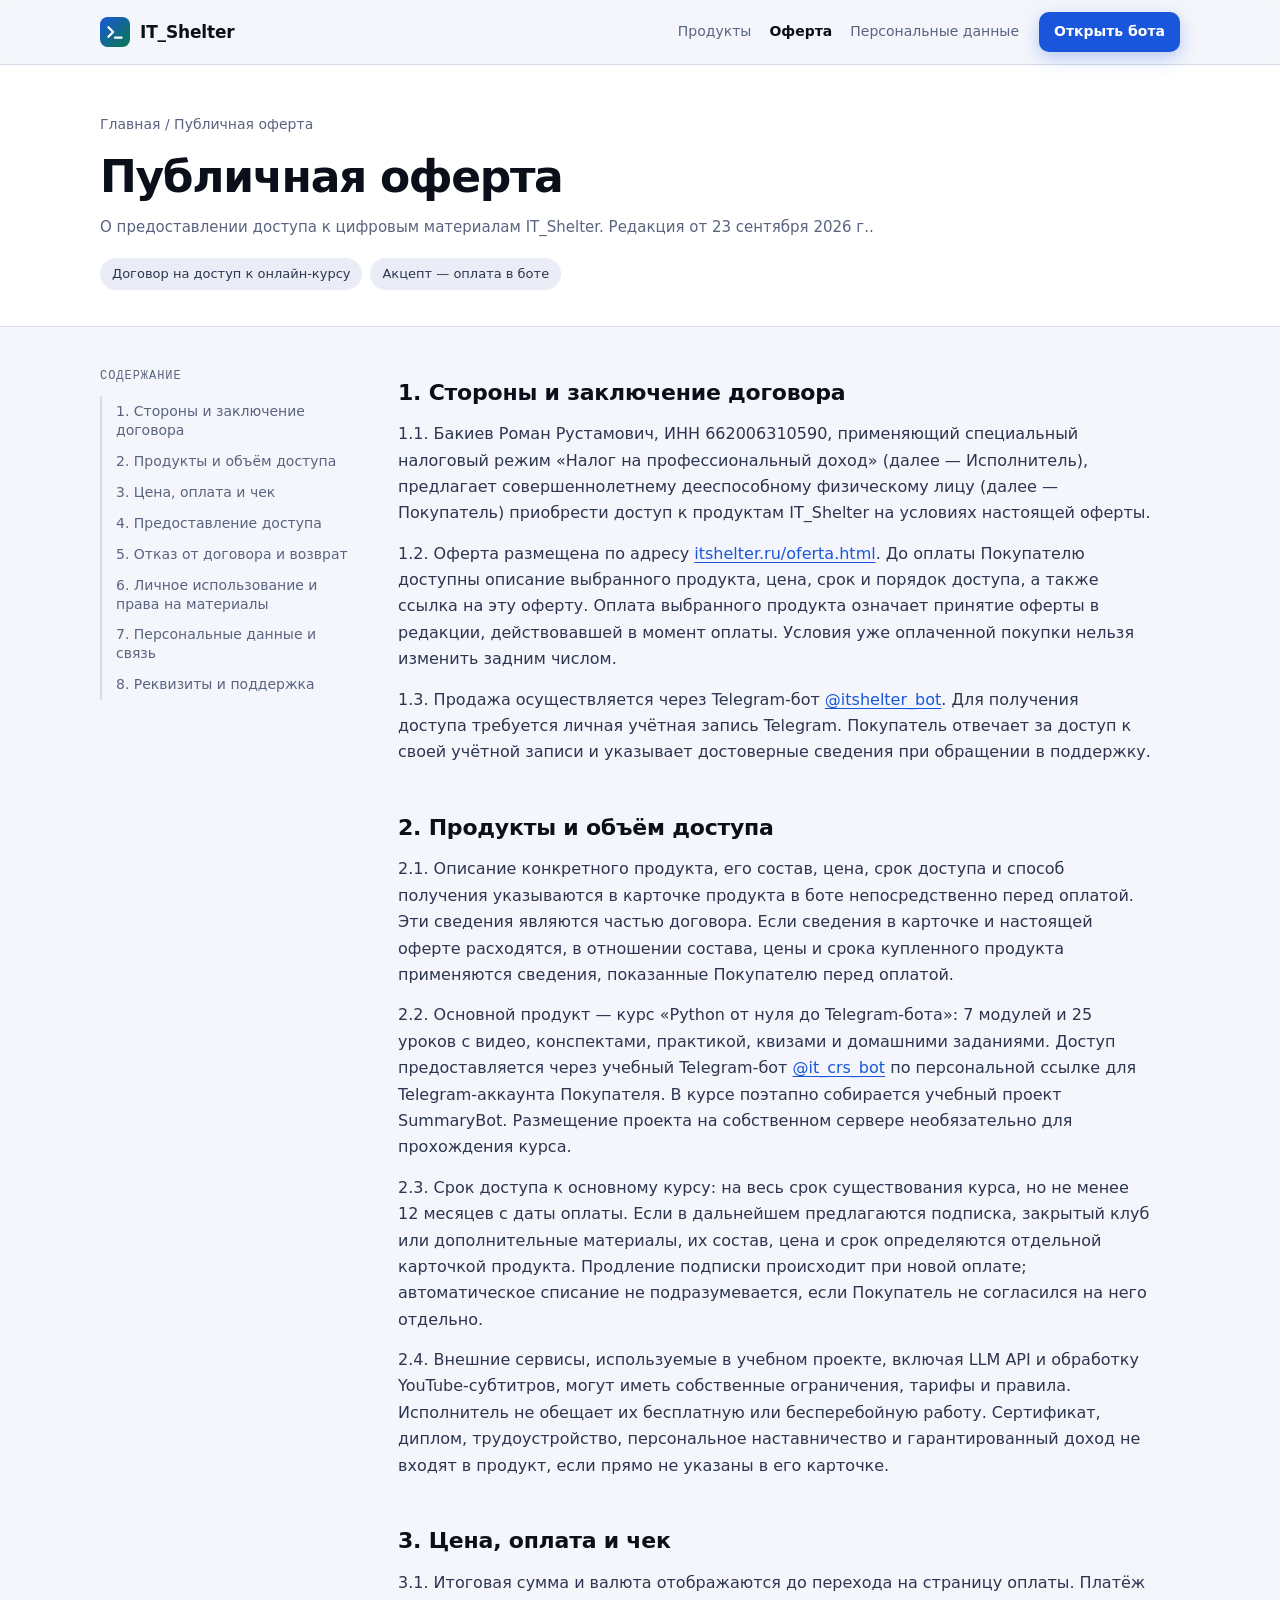
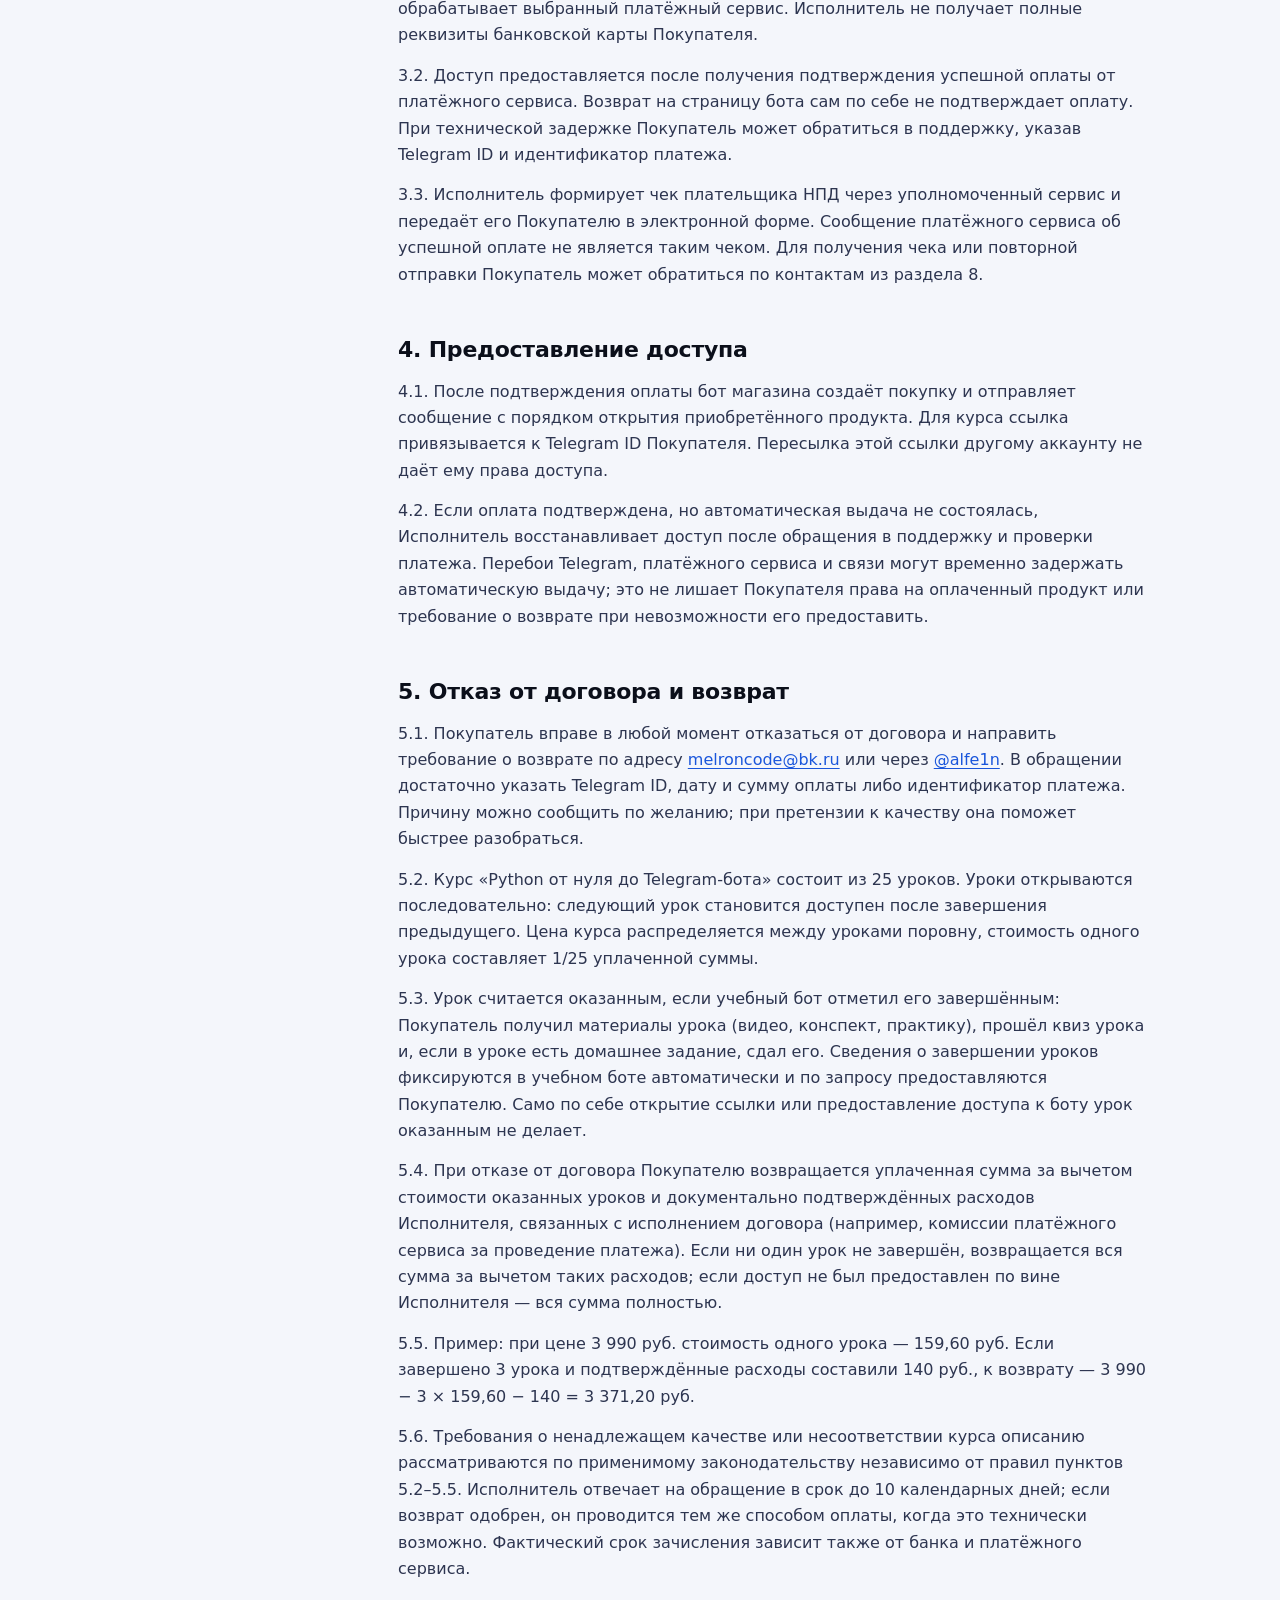
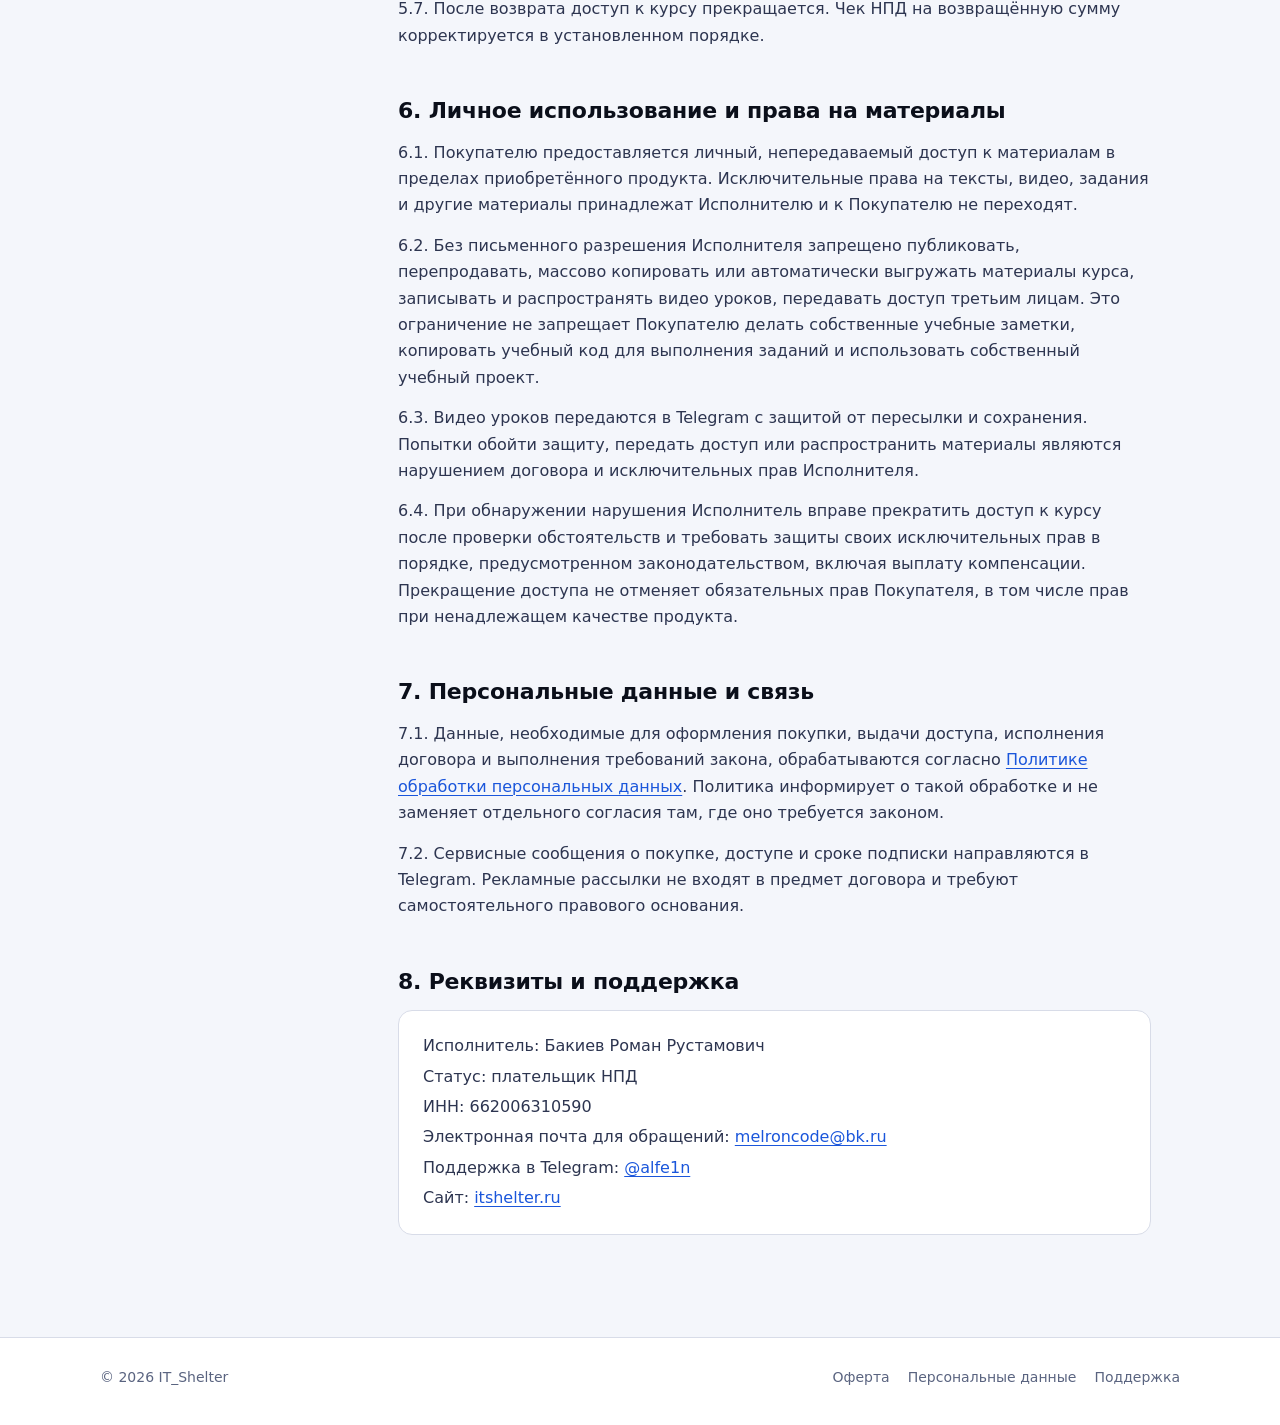
==== oferta.html @ 2ceb96b4 "Add files via upload" ====
<!doctype html>
<html lang="ru">
<head>
  <meta charset="utf-8">
  <meta name="viewport" content="width=device-width, initial-scale=1">
  <title>Публичная оферта — IT_Shelter</title>
  <meta name="description" content="Условия покупки курсов и материалов IT_Shelter: доступ, оплата, возврат.">
  <meta name="theme-color" content="#0b0f1a">
  <link rel="icon" href="data:image/svg+xml,%3Csvg xmlns='http://www.w3.org/2000/svg' viewBox='0 0 32 32'%3E%3Cdefs%3E%3ClinearGradient id='g' x1='0' y1='0' x2='1' y2='1'%3E%3Cstop offset='0' stop-color='%231A56DB'/%3E%3Cstop offset='1' stop-color='%230B7A4E'/%3E%3C/linearGradient%3E%3C/defs%3E%3Crect width='32' height='32' rx='8' fill='url(%23g)'/%3E%3Cpath d='M9 11l5 5-5 5' stroke='%23fff' stroke-width='2.4' fill='none' stroke-linecap='round' stroke-linejoin='round'/%3E%3Cpath d='M16 22h7' stroke='%23fff' stroke-width='2.4' stroke-linecap='round'/%3E%3C/svg%3E">
  <link rel="stylesheet" href="styles.css">
</head>
<body>
  <a class="skip-link" href="#main">Перейти к содержанию</a>

  <header class="site-header">
    <div class="wrap">
      <a class="brand" href="index.html" aria-label="IT_Shelter — на главную">
        <svg class="brand-mark" viewBox="0 0 32 32" aria-hidden="true"><defs><linearGradient id="bm" x1="0" y1="0" x2="1" y2="1"><stop offset="0" stop-color="#1A56DB"/><stop offset="1" stop-color="#0B7A4E"/></linearGradient></defs><rect width="32" height="32" rx="8" fill="url(#bm)"/><path d="M9 11l5 5-5 5" stroke="#fff" stroke-width="2.4" fill="none" stroke-linecap="round" stroke-linejoin="round"/><path d="M16 22h7" stroke="#fff" stroke-width="2.4" stroke-linecap="round"/></svg>
        IT_Shelter
      </a>
      <nav class="site-nav" aria-label="Разделы">
        <a href="index.html#products">Продукты</a>
        <a href="oferta.html" aria-current="page">Оферта</a>
        <a href="privacy.html">Персональные данные</a>
      </nav>
      <a class="btn btn-primary" href="https://t.me/itshelter_bot?start=site">Открыть бота</a>
    </div>
  </header>

  <main id="main">
    <section class="doc-hero">
      <div class="wrap">
        <p class="crumbs"><a href="index.html">Главная</a> / Публичная оферта</p>
        <h1>Публичная оферта</h1>
        <p class="meta">О предоставлении доступа к цифровым материалам IT_Shelter. Редакция от 23 сентября 2026 г..</p>
        <div class="chips">
          <span class="chip">Договор на доступ к онлайн-курсу</span>
          <span class="chip">Акцепт — оплата в боте</span>
        </div>
      </div>
    </section>

    <div class="wrap doc-layout">
      <nav class="toc" aria-label="Содержание">
        <p>Содержание</p>
        <ol>
            <li><a href="#section-1">1. Стороны и заключение договора</a></li>
            <li><a href="#section-2">2. Продукты и объём доступа</a></li>
            <li><a href="#section-3">3. Цена, оплата и чек</a></li>
            <li><a href="#section-4">4. Предоставление доступа</a></li>
            <li><a href="#section-5">5. Отказ от договора и возврат</a></li>
            <li><a href="#section-6">6. Личное использование и права на материалы</a></li>
            <li><a href="#section-7">7. Персональные данные и связь</a></li>
            <li><a href="#section-8">8. Реквизиты и поддержка</a></li>
        </ol>
      </nav>
      <article class="doc">

        <h2 id="section-1">1. Стороны и заключение договора</h2>
        <p>1.1. Бакиев Роман Рустамович, ИНН 662006310590, применяющий специальный налоговый режим «Налог на профессиональный доход» (далее — Исполнитель), предлагает совершеннолетнему дееспособному физическому лицу (далее — Покупатель) приобрести доступ к продуктам IT_Shelter на условиях настоящей оферты.</p>
        <p>1.2. Оферта размещена по адресу <a href="https://itshelter.ru/oferta.html">itshelter.ru/oferta.html</a>. До оплаты Покупателю доступны описание выбранного продукта, цена, срок и порядок доступа, а также ссылка на эту оферту. Оплата выбранного продукта означает принятие оферты в редакции, действовавшей в момент оплаты. Условия уже оплаченной покупки нельзя изменить задним числом.</p>
        <p>1.3. Продажа осуществляется через Telegram-бот <a href="https://t.me/itshelter_bot">@itshelter_bot</a>. Для получения доступа требуется личная учётная запись Telegram. Покупатель отвечает за доступ к своей учётной записи и указывает достоверные сведения при обращении в поддержку.</p>

        <h2 id="section-2">2. Продукты и объём доступа</h2>
        <p>2.1. Описание конкретного продукта, его состав, цена, срок доступа и способ получения указываются в карточке продукта в боте непосредственно перед оплатой. Эти сведения являются частью договора. Если сведения в карточке и настоящей оферте расходятся, в отношении состава, цены и срока купленного продукта применяются сведения, показанные Покупателю перед оплатой.</p>
        <p>2.2. Основной продукт — курс «Python от нуля до Telegram-бота»: 7 модулей и 25 уроков с видео, конспектами, практикой, квизами и домашними заданиями. Доступ предоставляется через учебный Telegram-бот <a href="https://t.me/it_crs_bot">@it_crs_bot</a> по персональной ссылке для Telegram-аккаунта Покупателя. В курсе поэтапно собирается учебный проект SummaryBot. Размещение проекта на собственном сервере необязательно для прохождения курса.</p>
        <p>2.3. Срок доступа к основному курсу: на весь срок существования курса, но не менее 12 месяцев с даты оплаты. Если в дальнейшем предлагаются подписка, закрытый клуб или дополнительные материалы, их состав, цена и срок определяются отдельной карточкой продукта. Продление подписки происходит при новой оплате; автоматическое списание не подразумевается, если Покупатель не согласился на него отдельно.</p>
        <p>2.4. Внешние сервисы, используемые в учебном проекте, включая LLM API и обработку YouTube-субтитров, могут иметь собственные ограничения, тарифы и правила. Исполнитель не обещает их бесплатную или бесперебойную работу. Сертификат, диплом, трудоустройство, персональное наставничество и гарантированный доход не входят в продукт, если прямо не указаны в его карточке.</p>

        <h2 id="section-3">3. Цена, оплата и чек</h2>
        <p>3.1. Итоговая сумма и валюта отображаются до перехода на страницу оплаты. Платёж обрабатывает выбранный платёжный сервис. Исполнитель не получает полные реквизиты банковской карты Покупателя.</p>
        <p>3.2. Доступ предоставляется после получения подтверждения успешной оплаты от платёжного сервиса. Возврат на страницу бота сам по себе не подтверждает оплату. При технической задержке Покупатель может обратиться в поддержку, указав Telegram ID и идентификатор платежа.</p>
        <p>3.3. Исполнитель формирует чек плательщика НПД через уполномоченный сервис и передаёт его Покупателю в электронной форме. Сообщение платёжного сервиса об успешной оплате не является таким чеком. Для получения чека или повторной отправки Покупатель может обратиться по контактам из раздела 8.</p>

        <h2 id="section-4">4. Предоставление доступа</h2>
        <p>4.1. После подтверждения оплаты бот магазина создаёт покупку и отправляет сообщение с порядком открытия приобретённого продукта. Для курса ссылка привязывается к Telegram ID Покупателя. Пересылка этой ссылки другому аккаунту не даёт ему права доступа.</p>
        <p>4.2. Если оплата подтверждена, но автоматическая выдача не состоялась, Исполнитель восстанавливает доступ после обращения в поддержку и проверки платежа. Перебои Telegram, платёжного сервиса и связи могут временно задержать автоматическую выдачу; это не лишает Покупателя права на оплаченный продукт или требование о возврате при невозможности его предоставить.</p>

        <h2 id="section-5">5. Отказ от договора и возврат</h2>
        <p>5.1. Покупатель вправе в любой момент отказаться от договора и направить требование о возврате по адресу <a href="mailto:melroncode@bk.ru">melroncode@bk.ru</a> или через <a href="https://t.me/alfe1n">@alfe1n</a>. В обращении достаточно указать Telegram ID, дату и сумму оплаты либо идентификатор платежа. Причину можно сообщить по желанию; при претензии к качеству она поможет быстрее разобраться.</p>
        <p>5.2. Курс «Python от нуля до Telegram-бота» состоит из 25 уроков. Уроки открываются последовательно: следующий урок становится доступен после завершения предыдущего. Цена курса распределяется между уроками поровну, стоимость одного урока составляет 1/25 уплаченной суммы.</p>
        <p>5.3. Урок считается оказанным, если учебный бот отметил его завершённым: Покупатель получил материалы урока (видео, конспект, практику), прошёл квиз урока и, если в уроке есть домашнее задание, сдал его. Сведения о завершении уроков фиксируются в учебном боте автоматически и по запросу предоставляются Покупателю. Само по себе открытие ссылки или предоставление доступа к боту урок оказанным не делает.</p>
        <p>5.4. При отказе от договора Покупателю возвращается уплаченная сумма за вычетом стоимости оказанных уроков и документально подтверждённых расходов Исполнителя, связанных с исполнением договора (например, комиссии платёжного сервиса за проведение платежа). Если ни один урок не завершён, возвращается вся сумма за вычетом таких расходов; если доступ не был предоставлен по вине Исполнителя — вся сумма полностью.</p>
        <p>5.5. Пример: при цене 3 990 руб. стоимость одного урока — 159,60 руб. Если завершено 3 урока и подтверждённые расходы составили 140 руб., к возврату — 3 990 − 3 × 159,60 − 140 = 3 371,20 руб.</p>
        <p>5.6. Требования о ненадлежащем качестве или несоответствии курса описанию рассматриваются по применимому законодательству независимо от правил пунктов 5.2–5.5. Исполнитель отвечает на обращение в срок до 10 календарных дней; если возврат одобрен, он проводится тем же способом оплаты, когда это технически возможно. Фактический срок зачисления зависит также от банка и платёжного сервиса.</p>
        <p>5.7. После возврата доступ к курсу прекращается. Чек НПД на возвращённую сумму корректируется в установленном порядке.</p>

        <h2 id="section-6">6. Личное использование и права на материалы</h2>
        <p>6.1. Покупателю предоставляется личный, непередаваемый доступ к материалам в пределах приобретённого продукта. Исключительные права на тексты, видео, задания и другие материалы принадлежат Исполнителю и к Покупателю не переходят.</p>
        <p>6.2. Без письменного разрешения Исполнителя запрещено публиковать, перепродавать, массово копировать или автоматически выгружать материалы курса, записывать и распространять видео уроков, передавать доступ третьим лицам. Это ограничение не запрещает Покупателю делать собственные учебные заметки, копировать учебный код для выполнения заданий и использовать собственный учебный проект.</p>
        <p>6.3. Видео уроков передаются в Telegram с защитой от пересылки и сохранения. Попытки обойти защиту, передать доступ или распространить материалы являются нарушением договора и исключительных прав Исполнителя.</p>
        <p>6.4. При обнаружении нарушения Исполнитель вправе прекратить доступ к курсу после проверки обстоятельств и требовать защиты своих исключительных прав в порядке, предусмотренном законодательством, включая выплату компенсации. Прекращение доступа не отменяет обязательных прав Покупателя, в том числе прав при ненадлежащем качестве продукта.</p>

        <h2 id="section-7">7. Персональные данные и связь</h2>
        <p>7.1. Данные, необходимые для оформления покупки, выдачи доступа, исполнения договора и выполнения требований закона, обрабатываются согласно <a href="privacy.html">Политике обработки персональных данных</a>. Политика информирует о такой обработке и не заменяет отдельного согласия там, где оно требуется законом.</p>
        <p>7.2. Сервисные сообщения о покупке, доступе и сроке подписки направляются в Telegram. Рекламные рассылки не входят в предмет договора и требуют самостоятельного правового основания.</p>

        <h2 id="section-8">8. Реквизиты и поддержка</h2>
        <p class="contacts">Исполнитель: Бакиев Роман Рустамович<br>
        Статус: плательщик НПД<br>
        ИНН: 662006310590<br>
        Электронная почта для обращений: <a href="mailto:melroncode@bk.ru">melroncode@bk.ru</a><br>
        Поддержка в Telegram: <a href="https://t.me/alfe1n">@alfe1n</a><br>
        Сайт: <a href="https://itshelter.ru">itshelter.ru</a></p>
      </article>
    </div>
  </main>

  <footer class="site-footer">
    <div class="wrap">
      <span>© 2026 IT_Shelter</span>
      <nav aria-label="Документы">
        <a href="oferta.html">Оферта</a>
        <a href="privacy.html">Персональные данные</a>
        <a href="https://t.me/alfe1n">Поддержка</a>
      </nav>
    </div>
  </footer>
</body>
</html>
---- styles.css ----
/* IT_Shelter — сайт и документы.
   Палитра повторяет Roadmap: тёмный «ink», синий акцент, зелёный для бесплатного.
   Без внешних шрифтов и скриптов: страницы не передают данные посетителей третьим сторонам. */

:root {
  --ink: #0b0f1a;
  --ink-2: #2d3550;
  --ink-3: #5a6480;
  --line: #d8dce8;
  --bg: #f4f6fb;
  --surface: #ffffff;
  --surface-2: #eaedf6;
  --accent: #1a56db;
  --accent-2: #0e3fab;
  --accent-soft: #e8f0fe;
  --green: #0b7a4e;
  --green-soft: #e6f5ee;
  --amber: #7a4f0b;
  --amber-soft: #fef3e2;
  --hero-from: #0b0f1a;
  --hero-to: #14203d;
  --radius: 14px;
  --shadow: 0 1px 2px rgba(11, 15, 26, .06), 0 8px 24px rgba(11, 15, 26, .06);
  --font: system-ui, -apple-system, "Segoe UI", Roboto, "Helvetica Neue", Arial, sans-serif;
  --mono: ui-monospace, "SFMono-Regular", "JetBrains Mono", Menlo, Consolas, monospace;
  color-scheme: light;
}

@media (prefers-color-scheme: dark) {
  :root {
    --ink: #e9ecf5;
    --ink-2: #c3c9da;
    --ink-3: #8b95b0;
    --line: #253049;
    --bg: #0b0f1a;
    --surface: #111827;
    --surface-2: #182236;
    --accent: #6ea8ff;
    --accent-2: #9cc3ff;
    --accent-soft: #15254a;
    --green: #4fd39a;
    --green-soft: #0f2c22;
    --amber: #f3c26b;
    --amber-soft: #2e2413;
    --hero-from: #070a12;
    --hero-to: #101b35;
    --shadow: 0 1px 2px rgba(0, 0, 0, .4), 0 8px 24px rgba(0, 0, 0, .35);
    color-scheme: dark;
  }
}

* { box-sizing: border-box; }
html { scroll-behavior: smooth; scroll-padding-top: 88px; }
@media (prefers-reduced-motion: reduce) { html { scroll-behavior: auto; } }
body {
  margin: 0;
  font-family: var(--font);
  font-size: 16px;
  line-height: 1.65;
  color: var(--ink);
  background: var(--bg);
  -webkit-font-smoothing: antialiased;
}
a { color: var(--accent); text-underline-offset: 3px; text-decoration-thickness: 1px; }
a:hover { color: var(--accent-2); }
:focus-visible { outline: 3px solid var(--accent); outline-offset: 2px; border-radius: 6px; }
code { font-family: var(--mono); font-size: .9em; }
.wrap { width: min(100% - 32px, 1080px); margin-inline: auto; }

.skip-link { position: absolute; left: -9999px; top: 8px; z-index: 20; padding: 8px 14px; border-radius: 8px;
  background: var(--accent); color: #fff; }
.skip-link:focus { left: 16px; }

/* ---------- Header ---------- */
.site-header {
  position: sticky; top: 0; z-index: 10;
  background: color-mix(in srgb, var(--bg) 82%, transparent);
  backdrop-filter: saturate(1.4) blur(10px);
  -webkit-backdrop-filter: saturate(1.4) blur(10px);
  border-bottom: 1px solid var(--line);
}
.site-header .wrap { display: flex; align-items: center; gap: 20px; min-height: 64px; }
.brand { display: inline-flex; align-items: center; gap: 10px; color: var(--ink); text-decoration: none;
  font-weight: 750; letter-spacing: -.01em; font-size: 17px; }
.brand:hover { color: var(--ink); }
.brand-mark { width: 30px; height: 30px; flex: none; }
.site-nav { display: flex; gap: 18px; margin-left: auto; font-size: 14px; }
.site-nav a { color: var(--ink-3); text-decoration: none; }
.site-nav a:hover, .site-nav a[aria-current="page"] { color: var(--ink); }
.site-nav a[aria-current="page"] { font-weight: 600; }

.btn { display: inline-flex; align-items: center; justify-content: center; gap: 8px; min-height: 44px;
  padding: 10px 18px; border-radius: 10px; font-weight: 600; font-size: 15px; text-decoration: none;
  border: 1px solid transparent; transition: transform .15s ease, background-color .15s ease, box-shadow .15s ease; }
.btn:active { transform: translateY(1px); }
.btn-primary { background: var(--accent); color: #fff; box-shadow: 0 6px 18px rgba(26, 86, 219, .28); }
.btn-primary:hover { background: var(--accent-2); color: #fff; }
.btn-ghost { background: transparent; color: var(--ink); border-color: var(--line); }
.btn-ghost:hover { background: var(--surface-2); color: var(--ink); }
.btn-green { background: var(--green); color: #fff; }
.btn-green:hover { filter: brightness(1.08); color: #fff; }
.site-header .btn { min-height: 38px; padding: 7px 14px; font-size: 14px; }

@media (prefers-color-scheme: dark) {
  .btn-primary, .btn-primary:hover, .btn-green, .btn-green:hover { color: #0b0f1a; }
}

/* ---------- Landing ---------- */
.hero {
  position: relative; overflow: hidden; color: #fff;
  background: linear-gradient(160deg, var(--hero-from), var(--hero-to));
}
.hero::before {
  content: ""; position: absolute; inset: 0; pointer-events: none;
  background:
    radial-gradient(ellipse 60% 70% at 100% 0%, rgba(26, 86, 219, .45), transparent 60%),
    radial-gradient(ellipse 50% 60% at 0% 100%, rgba(11, 122, 78, .30), transparent 60%);
}
.hero::after {
  content: ""; position: absolute; inset: 0; pointer-events: none; opacity: .5;
  background-image: linear-gradient(rgba(255, 255, 255, .05) 1px, transparent 1px),
    linear-gradient(90deg, rgba(255, 255, 255, .05) 1px, transparent 1px);
  background-size: 44px 44px;
  mask-image: linear-gradient(to bottom, #000 40%, transparent);
  -webkit-mask-image: linear-gradient(to bottom, #000 40%, transparent);
}
.hero .wrap { position: relative; z-index: 1; padding-block: 88px 96px; }
.eyebrow { display: inline-flex; align-items: center; gap: 8px; margin: 0 0 22px; padding: 5px 12px;
  border-radius: 999px; font-family: var(--mono); font-size: 12px; letter-spacing: .08em; text-transform: uppercase;
  color: #9cc3ff; background: rgba(26, 86, 219, .18); border: 1px solid rgba(110, 168, 255, .3); }
.hero h1 { margin: 0; max-width: 16ch; font-size: clamp(36px, 6vw, 60px); line-height: 1.05; letter-spacing: -.035em; }
.hero h1 .grad { background: linear-gradient(120deg, #6ec3ff, #6ea8ff 40%, #4fd39a);
  -webkit-background-clip: text; background-clip: text; color: transparent; }
.hero-lead { margin: 22px 0 32px; max-width: 58ch; font-size: clamp(17px, 2vw, 19px); color: rgba(255, 255, 255, .72); }
.hero-actions { display: flex; flex-wrap: wrap; gap: 12px; }
.hero .btn-ghost { color: #fff; border-color: rgba(255, 255, 255, .25); }
.hero .btn-ghost:hover { background: rgba(255, 255, 255, .08); color: #fff; }
.hero-stats { display: flex; flex-wrap: wrap; gap: 28px; margin: 48px 0 0; padding: 0; list-style: none; }
.hero-stats li { margin: 0; }
.hero-stats b { display: block; font-family: var(--mono); font-size: 26px; line-height: 1.1; color: #6ec3ff; }
.hero-stats span { font-size: 13px; color: rgba(255, 255, 255, .55); }

.section { padding-block: 72px; }
.section-head { margin-bottom: 28px; }
.section-head h2 { margin: 0 0 6px; font-size: clamp(26px, 3.5vw, 34px); letter-spacing: -.02em; line-height: 1.15; }
.section-head p { margin: 0; color: var(--ink-3); max-width: 60ch; }

.cards { display: grid; gap: 20px; grid-template-columns: repeat(auto-fit, minmax(290px, 1fr)); }
.card { display: flex; flex-direction: column; gap: 14px; padding: 28px; border-radius: var(--radius);
  background: var(--surface); border: 1px solid var(--line); box-shadow: var(--shadow); }
.card h3 { margin: 0; font-size: 21px; line-height: 1.25; letter-spacing: -.01em; }
.card p { margin: 0; color: var(--ink-2); }
.card ul { margin: 0; padding-left: 20px; color: var(--ink-2); }
.card li { margin: 4px 0; }
.card-top { display: flex; align-items: center; justify-content: space-between; gap: 12px; }
.badge { display: inline-block; padding: 3px 10px; border-radius: 999px; font-family: var(--mono); font-size: 12px;
  font-weight: 600; letter-spacing: .04em; text-transform: uppercase; }
.badge-accent { color: var(--accent-2); background: var(--accent-soft); }
.badge-green { color: var(--green); background: var(--green-soft); }
.price { font-size: 28px; font-weight: 750; letter-spacing: -.02em; }
.price small { font-size: 14px; font-weight: 500; color: var(--ink-3); }
.card .btn { margin-top: auto; align-self: flex-start; }
.card-featured { border-color: color-mix(in srgb, var(--accent) 45%, var(--line)); }

.doc-links { display: grid; gap: 16px; grid-template-columns: repeat(auto-fit, minmax(260px, 1fr)); }
.doc-link { display: flex; gap: 16px; align-items: flex-start; padding: 22px; border-radius: var(--radius);
  background: var(--surface); border: 1px solid var(--line); text-decoration: none; color: var(--ink);
  transition: border-color .15s ease, transform .15s ease; }
.doc-link:hover { border-color: var(--accent); color: var(--ink); transform: translateY(-2px); }
.doc-link .icon { flex: none; display: grid; place-items: center; width: 42px; height: 42px; border-radius: 10px;
  background: var(--accent-soft); color: var(--accent); }
.doc-link b { display: block; margin-bottom: 2px; }
.doc-link span { color: var(--ink-3); font-size: 14px; }

.requisites { display: grid; gap: 4px 28px; grid-template-columns: max-content 1fr; margin: 0; padding: 24px 28px;
  border-radius: var(--radius); background: var(--surface); border: 1px solid var(--line); }
.requisites dt { color: var(--ink-3); }
.requisites dd { margin: 0; font-weight: 500; overflow-wrap: anywhere; }
@media (max-width: 560px) { .requisites { grid-template-columns: 1fr; } .requisites dd { margin-bottom: 10px; } }

/* ---------- Legal documents ---------- */
.doc-hero { border-bottom: 1px solid var(--line); background: var(--surface); }
.doc-hero .wrap { padding-block: 48px 36px; }
.crumbs { margin: 0 0 16px; font-size: 14px; color: var(--ink-3); }
.crumbs a { color: var(--ink-3); text-decoration: none; }
.crumbs a:hover { color: var(--accent); }
.doc-hero h1 { margin: 0; font-size: clamp(30px, 4.5vw, 44px); line-height: 1.12; letter-spacing: -.03em; }
.doc-hero .meta { margin: 14px 0 0; color: var(--ink-3); font-size: 15px; }
.chips { display: flex; flex-wrap: wrap; gap: 8px; margin-top: 18px; }
.chip { display: inline-flex; align-items: center; gap: 6px; padding: 5px 12px; border-radius: 999px;
  font-size: 13px; background: var(--surface-2); color: var(--ink-2); }

.doc-layout { display: grid; gap: 48px; grid-template-columns: 250px minmax(0, 1fr); padding-block: 40px 88px; }
.toc { position: sticky; top: 88px; align-self: start; max-height: calc(100vh - 110px); overflow: auto;
  font-size: 14px; }
.toc p { margin: 0 0 10px; font-family: var(--mono); font-size: 12px; letter-spacing: .08em; text-transform: uppercase;
  color: var(--ink-3); }
.toc ol { margin: 0; padding: 0; list-style: none; border-left: 2px solid var(--line); }
.toc li { margin: 0; }
.toc a { display: block; margin-left: -2px; padding: 6px 0 6px 14px; border-left: 2px solid transparent;
  color: var(--ink-3); text-decoration: none; line-height: 1.35; }
.toc a:hover { color: var(--ink); border-left-color: var(--ink-3); }

.doc { max-width: 74ch; }
.doc h2 { margin: 44px 0 14px; padding-top: 4px; font-size: 22px; line-height: 1.3; letter-spacing: -.01em; }
.doc h2:first-of-type { margin-top: 8px; }
.doc p, .doc li { color: var(--ink-2); }
.doc p { margin: 0 0 14px; }
.doc ul { margin: 0 0 16px; padding-left: 22px; }
.doc li { margin: 8px 0; }
.doc strong { color: var(--ink); }
.doc .contacts { padding: 20px 24px; border-radius: var(--radius); background: var(--surface); border: 1px solid var(--line);
  line-height: 1.9; }

.draft { margin: 0 0 32px; padding: 14px 18px; border-radius: 10px; border: 1px solid color-mix(in srgb, var(--amber) 35%, transparent);
  background: var(--amber-soft); color: var(--amber); font-size: 15px; }
.draft strong { color: inherit; }
mark.todo { padding: 1px 5px; border-radius: 5px; background: #ffe58a; color: #3d2c00; font-weight: 600; }

@media (max-width: 900px) {
  .doc-layout { grid-template-columns: 1fr; gap: 28px; }
  .toc { position: static; max-height: none; padding: 18px 20px; border-radius: var(--radius);
    background: var(--surface); border: 1px solid var(--line); }
}

/* ---------- Footer ---------- */
.site-footer { border-top: 1px solid var(--line); background: var(--surface); color: var(--ink-3); font-size: 14px; }
.site-footer .wrap { display: flex; flex-wrap: wrap; gap: 12px 28px; justify-content: space-between; padding-block: 28px 36px; }
.site-footer nav { display: flex; flex-wrap: wrap; gap: 18px; }
.site-footer a { color: var(--ink-3); text-decoration: none; }
.site-footer a:hover { color: var(--accent); }

/* ---------- Small screens ---------- */
@media (max-width: 720px) {
  .site-nav { display: none; }
  .site-header .btn { margin-left: auto; }
  .hero .wrap { padding-block: 64px 72px; }
  .section { padding-block: 52px; }
  .card { padding: 22px; }
}

/* ---------- Print ---------- */
@media print {
  :root { color-scheme: light; }
  body { background: #fff; color: #000; font-size: 11pt; }
  .site-header, .site-footer, .toc, .skip-link, .hero-actions, .btn { display: none !important; }
  .doc-hero { border: 0; background: none; }
  .doc-hero .wrap, .doc-layout { padding: 0; }
  .doc-layout { display: block; }
  .doc { max-width: none; }
  .doc p, .doc li { color: #000; }
  a { color: #000; text-decoration: none; }
  h2 { break-after: avoid; }
}
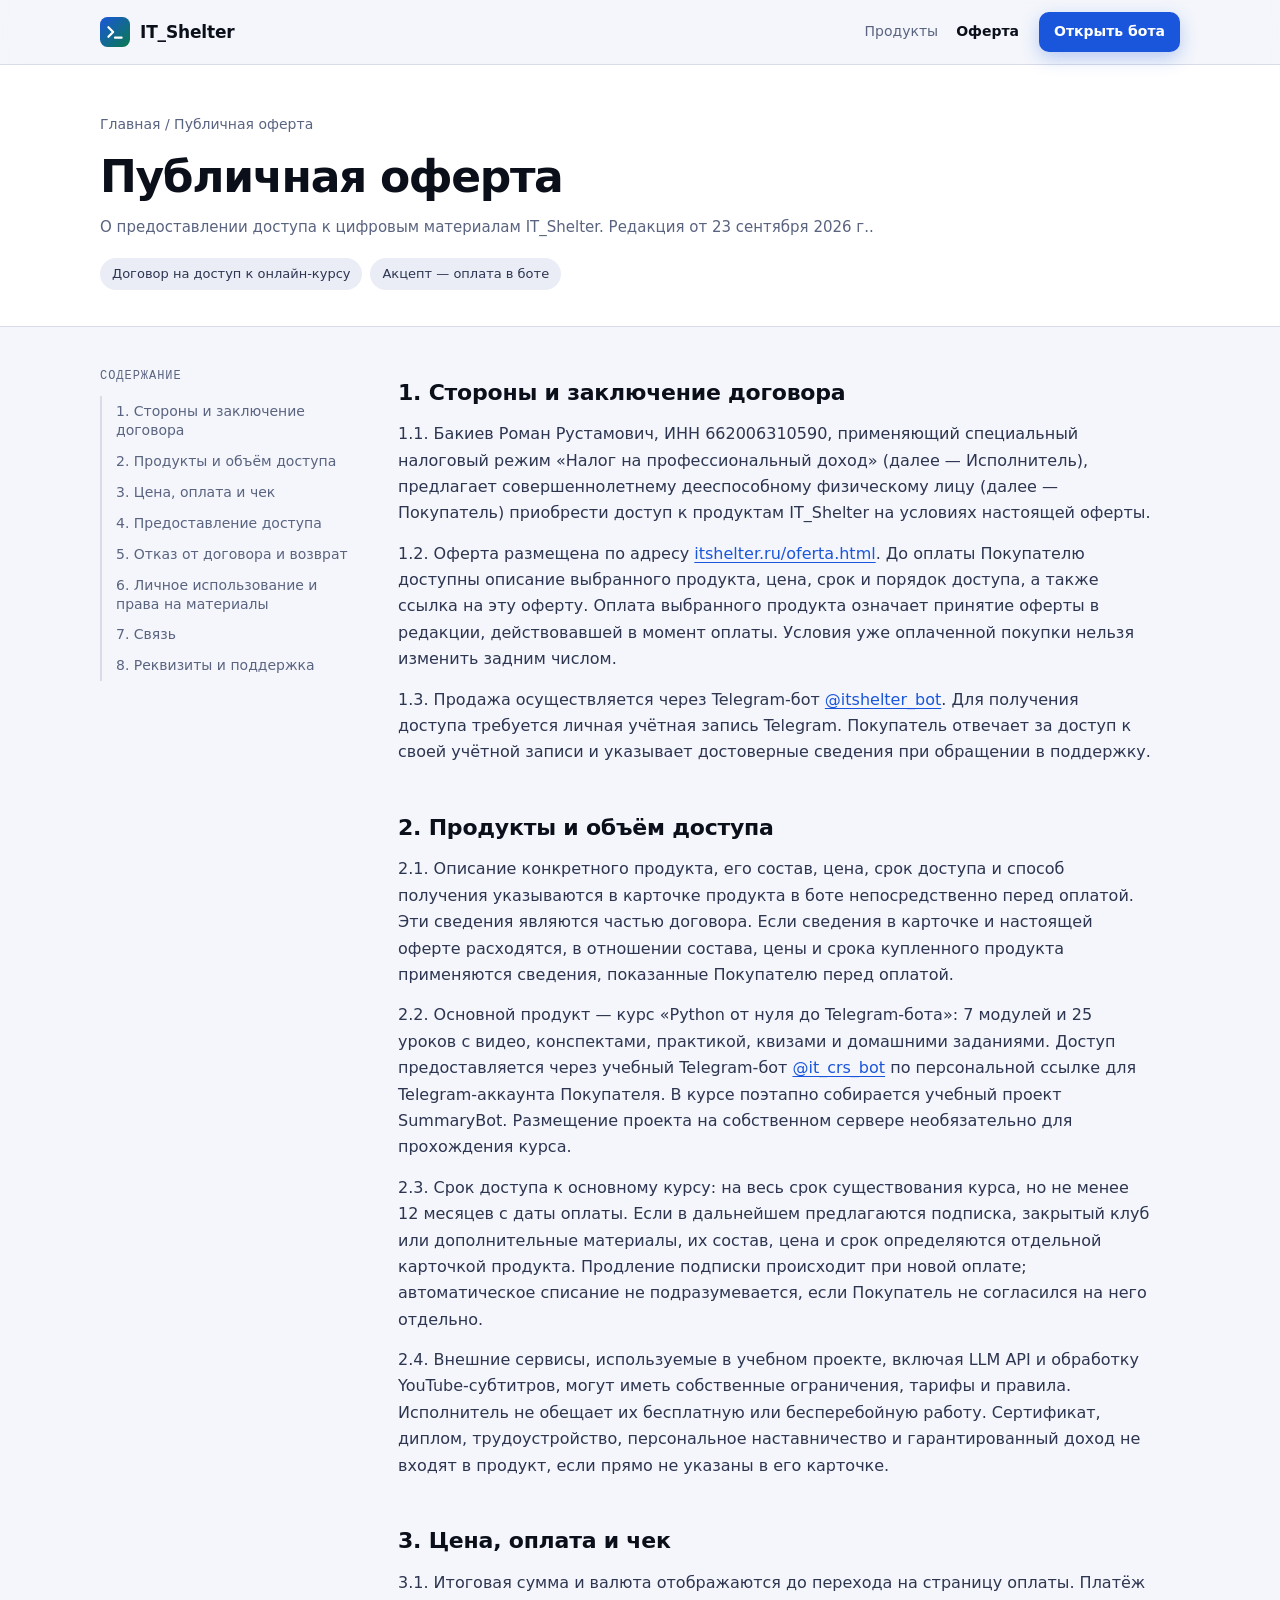
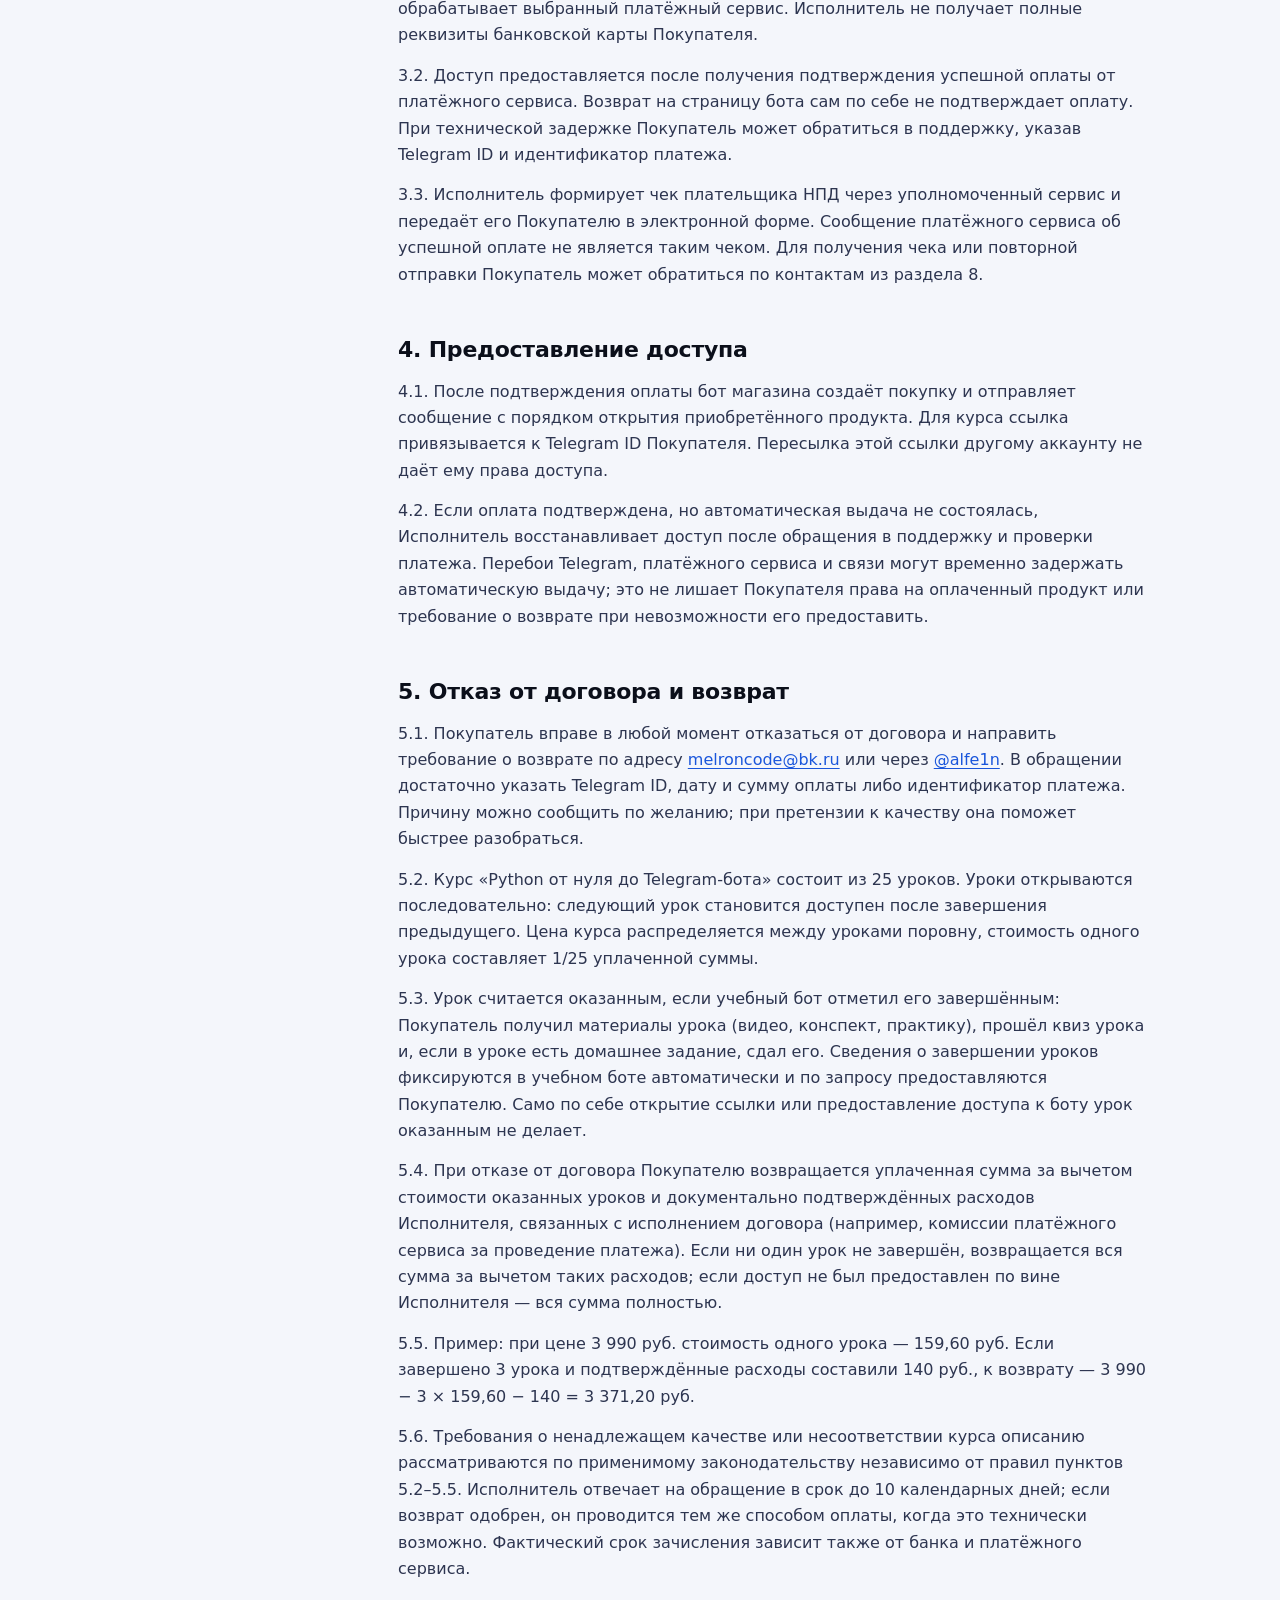
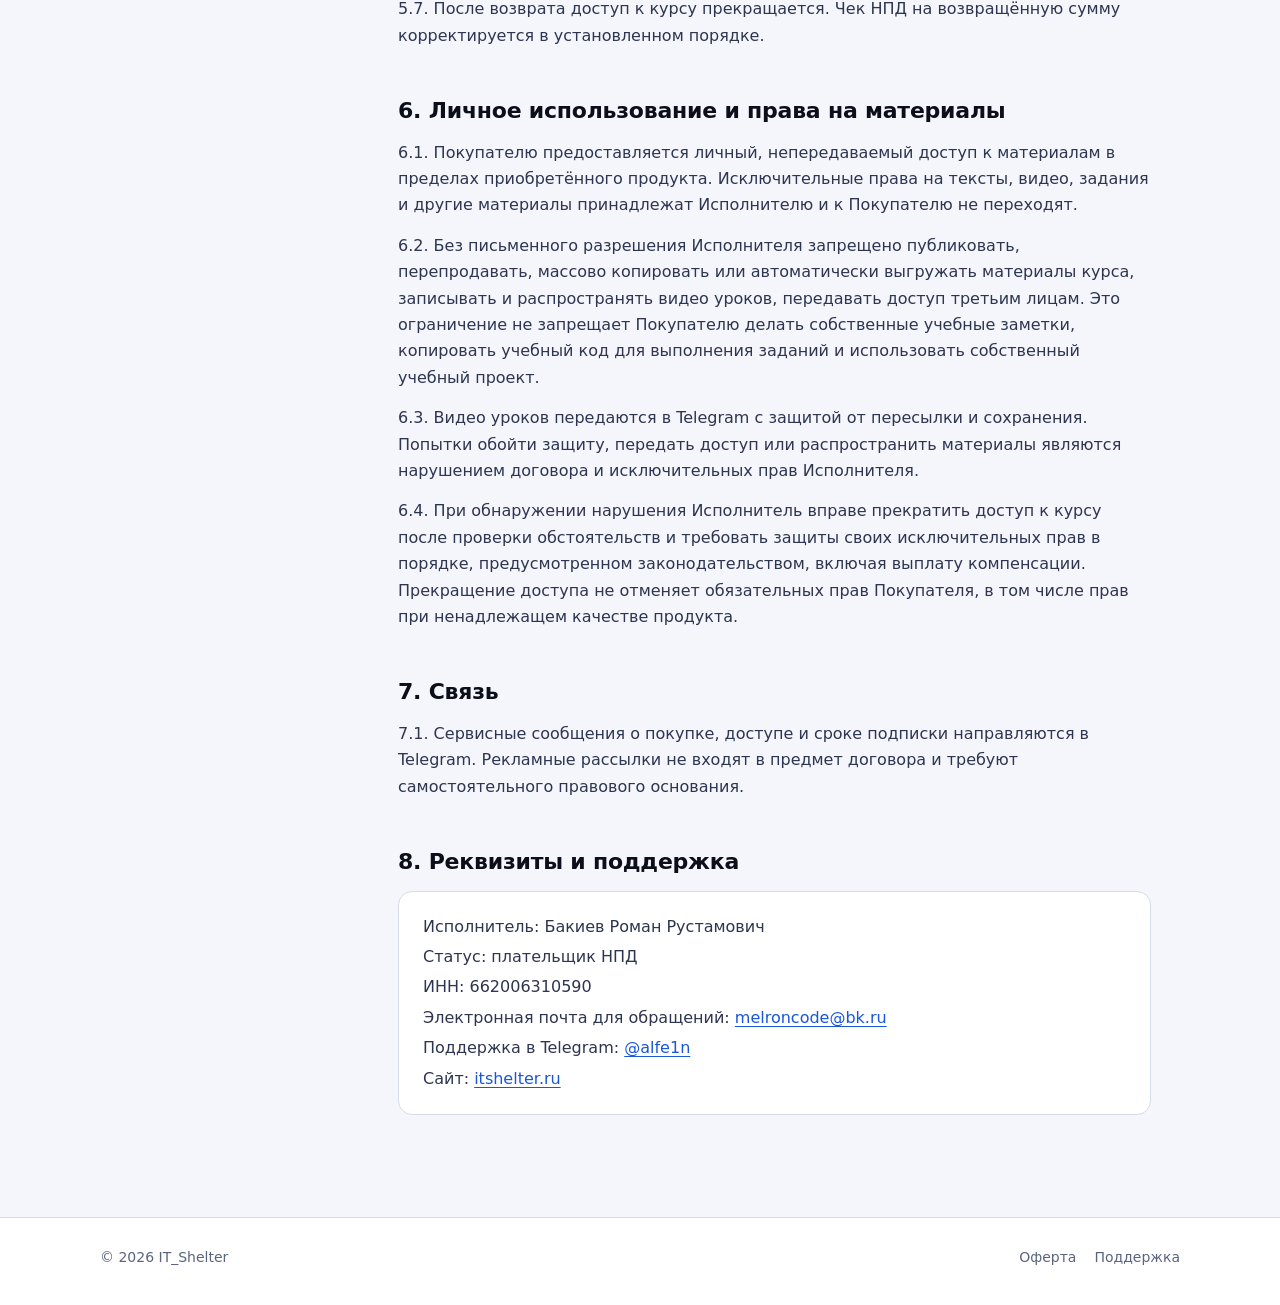
==== commit 9d7065b8: "Add files via upload" ====
--- a/oferta.html
+++ b/oferta.html
@@ -6,6 +6,7 @@
   <title>Публичная оферта — IT_Shelter</title>
   <meta name="description" content="Условия покупки курсов и материалов IT_Shelter: доступ, оплата, возврат.">
   <meta name="theme-color" content="#0b0f1a">
+  <meta name="robots" content="noindex, noarchive">
   <link rel="icon" href="data:image/svg+xml,%3Csvg xmlns='http://www.w3.org/2000/svg' viewBox='0 0 32 32'%3E%3Cdefs%3E%3ClinearGradient id='g' x1='0' y1='0' x2='1' y2='1'%3E%3Cstop offset='0' stop-color='%231A56DB'/%3E%3Cstop offset='1' stop-color='%230B7A4E'/%3E%3C/linearGradient%3E%3C/defs%3E%3Crect width='32' height='32' rx='8' fill='url(%23g)'/%3E%3Cpath d='M9 11l5 5-5 5' stroke='%23fff' stroke-width='2.4' fill='none' stroke-linecap='round' stroke-linejoin='round'/%3E%3Cpath d='M16 22h7' stroke='%23fff' stroke-width='2.4' stroke-linecap='round'/%3E%3C/svg%3E">
   <link rel="stylesheet" href="styles.css">
 </head>
@@ -21,7 +22,6 @@
       <nav class="site-nav" aria-label="Разделы">
         <a href="index.html#products">Продукты</a>
         <a href="oferta.html" aria-current="page">Оферта</a>
-        <a href="privacy.html">Персональные данные</a>
       </nav>
       <a class="btn btn-primary" href="https://t.me/itshelter_bot?start=site">Открыть бота</a>
     </div>
@@ -50,7 +50,7 @@
             <li><a href="#section-4">4. Предоставление доступа</a></li>
             <li><a href="#section-5">5. Отказ от договора и возврат</a></li>
             <li><a href="#section-6">6. Личное использование и права на материалы</a></li>
-            <li><a href="#section-7">7. Персональные данные и связь</a></li>
+            <li><a href="#section-7">7. Связь</a></li>
             <li><a href="#section-8">8. Реквизиты и поддержка</a></li>
         </ol>
       </nav>
@@ -91,9 +91,8 @@
         <p>6.3. Видео уроков передаются в Telegram с защитой от пересылки и сохранения. Попытки обойти защиту, передать доступ или распространить материалы являются нарушением договора и исключительных прав Исполнителя.</p>
         <p>6.4. При обнаружении нарушения Исполнитель вправе прекратить доступ к курсу после проверки обстоятельств и требовать защиты своих исключительных прав в порядке, предусмотренном законодательством, включая выплату компенсации. Прекращение доступа не отменяет обязательных прав Покупателя, в том числе прав при ненадлежащем качестве продукта.</p>
 
-        <h2 id="section-7">7. Персональные данные и связь</h2>
-        <p>7.1. Данные, необходимые для оформления покупки, выдачи доступа, исполнения договора и выполнения требований закона, обрабатываются согласно <a href="privacy.html">Политике обработки персональных данных</a>. Политика информирует о такой обработке и не заменяет отдельного согласия там, где оно требуется законом.</p>
-        <p>7.2. Сервисные сообщения о покупке, доступе и сроке подписки направляются в Telegram. Рекламные рассылки не входят в предмет договора и требуют самостоятельного правового основания.</p>
+        <h2 id="section-7">7. Связь</h2>
+        <p>7.1. Сервисные сообщения о покупке, доступе и сроке подписки направляются в Telegram. Рекламные рассылки не входят в предмет договора и требуют самостоятельного правового основания.</p>
 
         <h2 id="section-8">8. Реквизиты и поддержка</h2>
         <p class="contacts">Исполнитель: Бакиев Роман Рустамович<br>
@@ -111,7 +110,6 @@
       <span>© 2026 IT_Shelter</span>
       <nav aria-label="Документы">
         <a href="oferta.html">Оферта</a>
-        <a href="privacy.html">Персональные данные</a>
         <a href="https://t.me/alfe1n">Поддержка</a>
       </nav>
     </div>
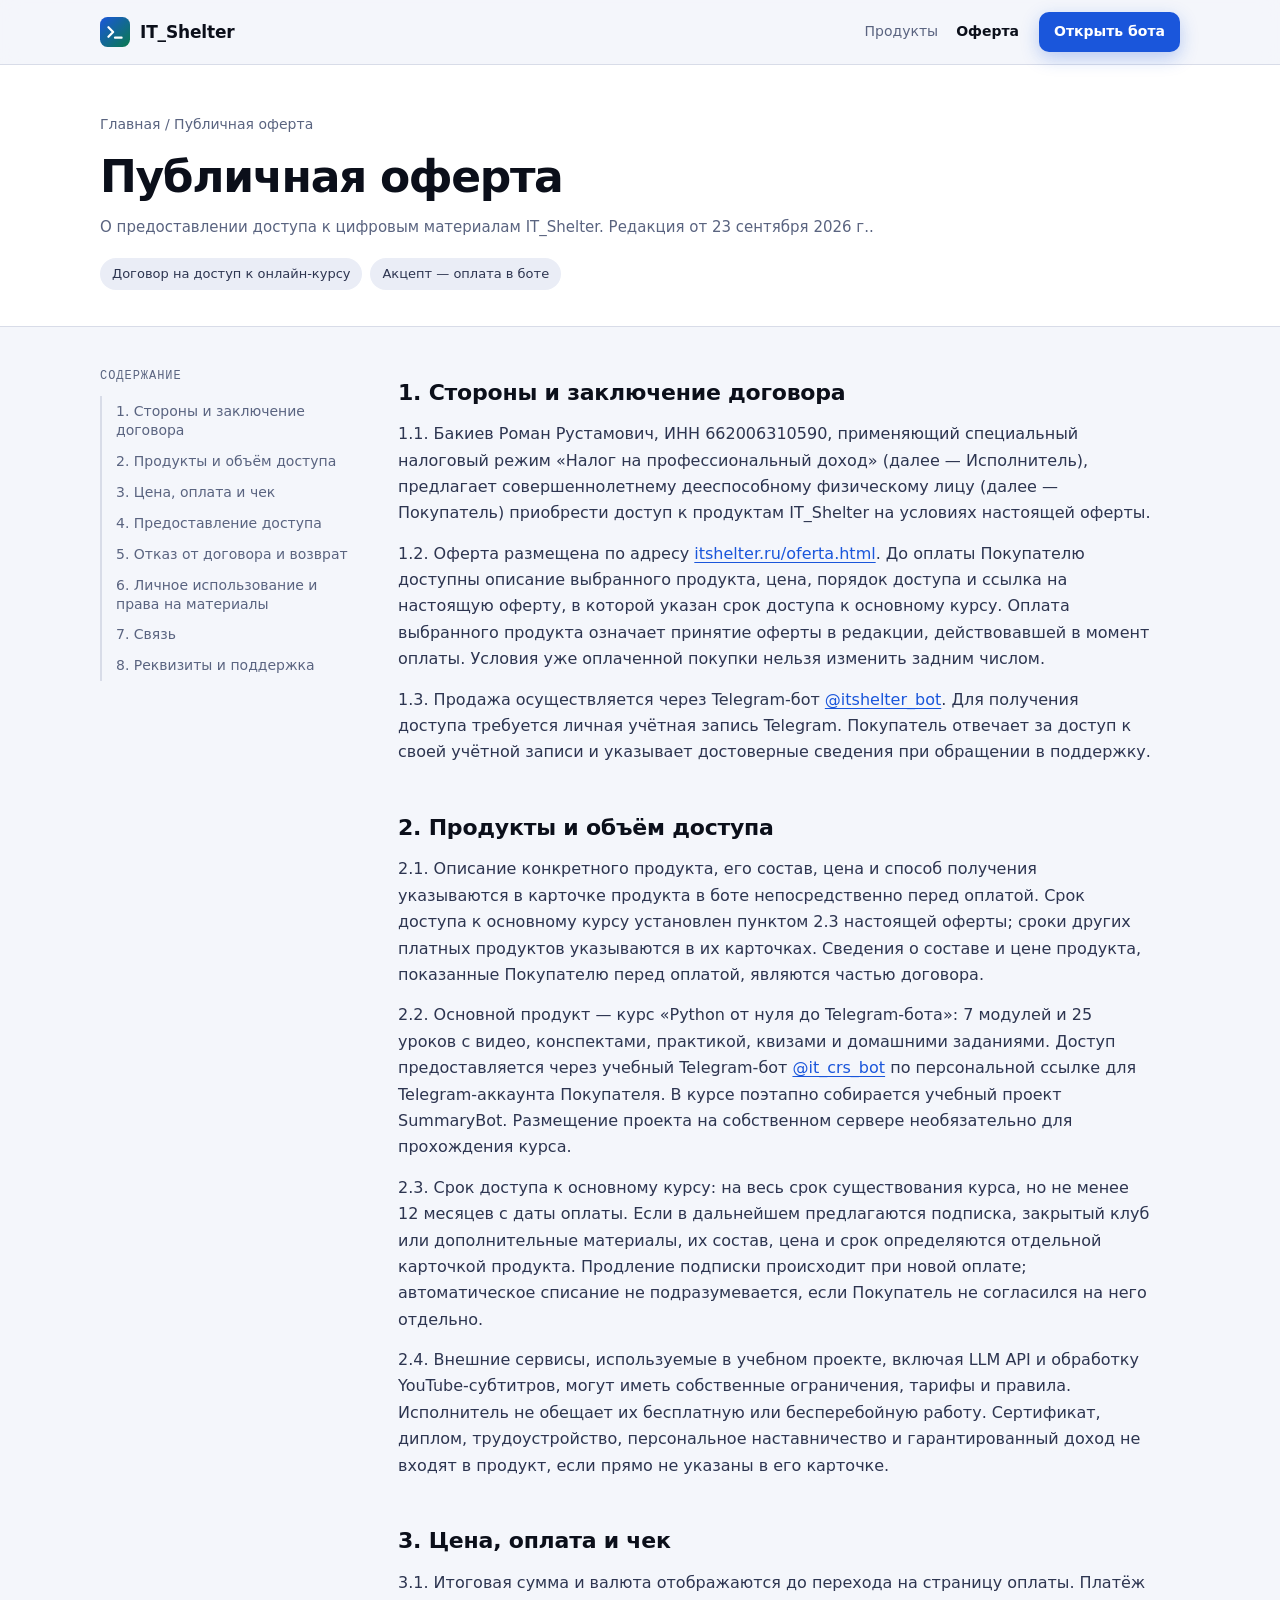
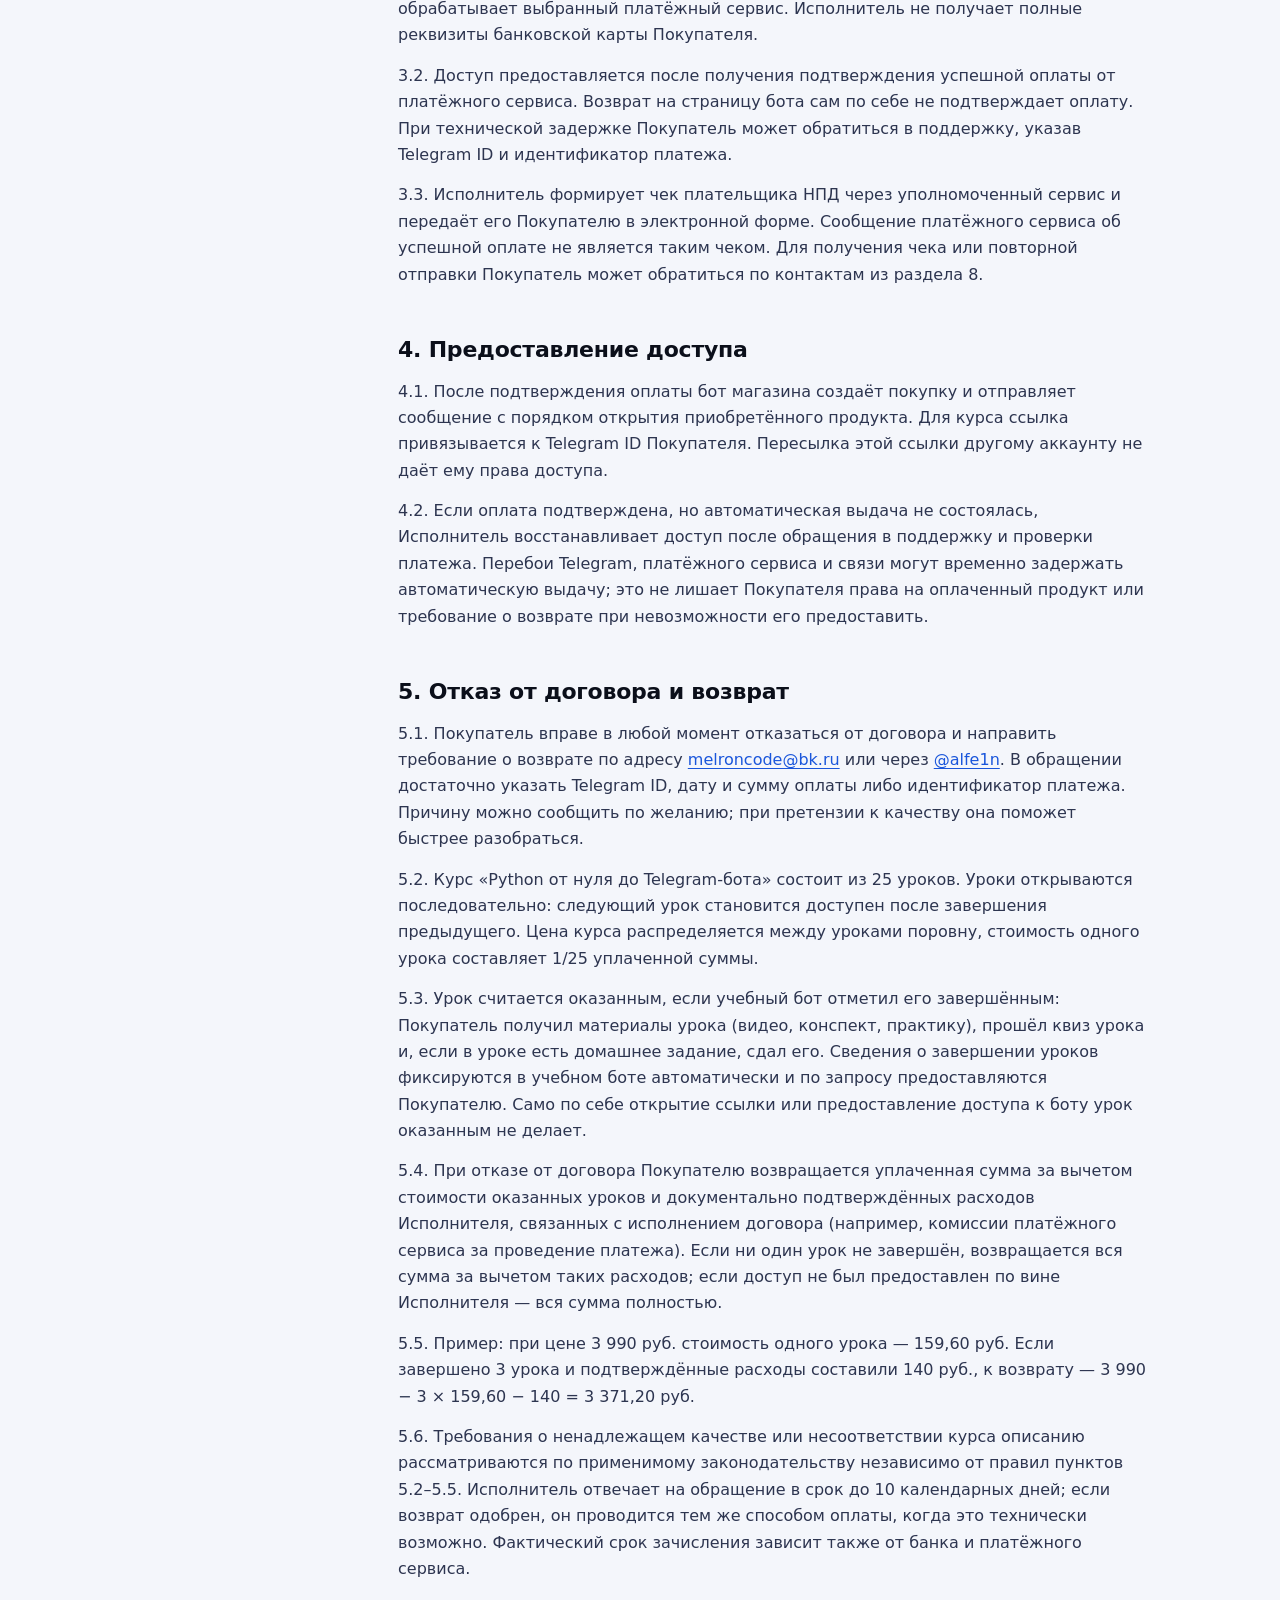
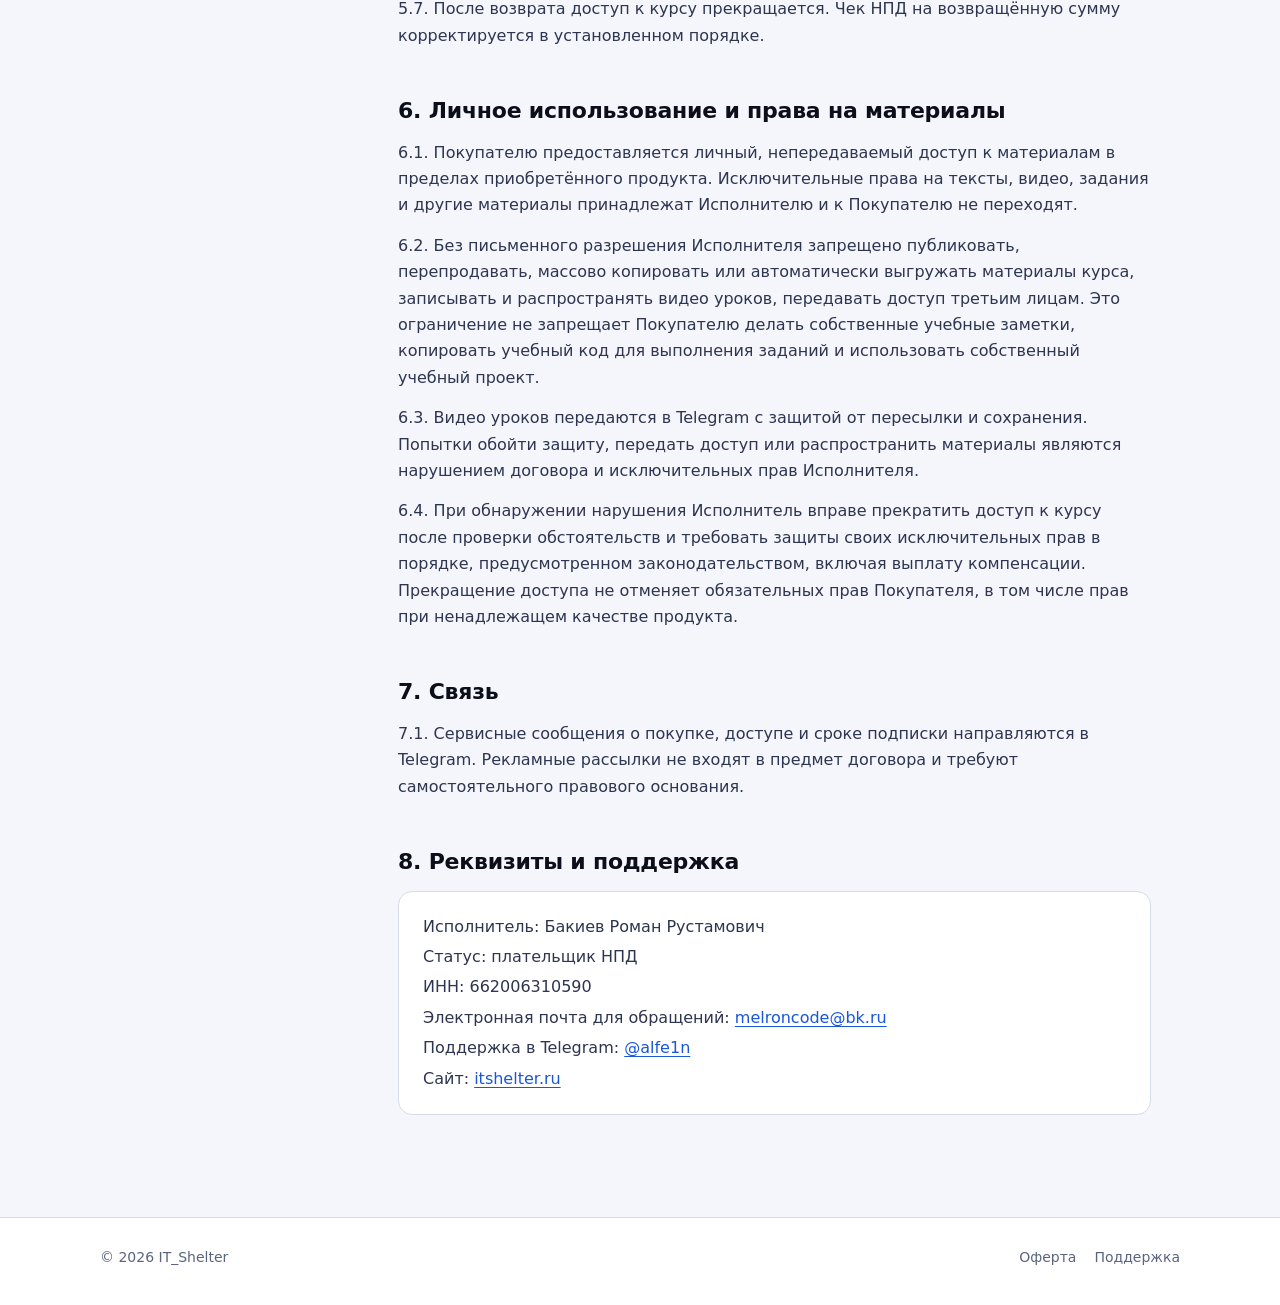
==== commit acbab21a: "Add files via upload" ====
--- a/oferta.html
+++ b/oferta.html
@@ -58,11 +58,11 @@
 
         <h2 id="section-1">1. Стороны и заключение договора</h2>
         <p>1.1. Бакиев Роман Рустамович, ИНН 662006310590, применяющий специальный налоговый режим «Налог на профессиональный доход» (далее — Исполнитель), предлагает совершеннолетнему дееспособному физическому лицу (далее — Покупатель) приобрести доступ к продуктам IT_Shelter на условиях настоящей оферты.</p>
-        <p>1.2. Оферта размещена по адресу <a href="https://itshelter.ru/oferta.html">itshelter.ru/oferta.html</a>. До оплаты Покупателю доступны описание выбранного продукта, цена, срок и порядок доступа, а также ссылка на эту оферту. Оплата выбранного продукта означает принятие оферты в редакции, действовавшей в момент оплаты. Условия уже оплаченной покупки нельзя изменить задним числом.</p>
+        <p>1.2. Оферта размещена по адресу <a href="https://itshelter.ru/oferta.html">itshelter.ru/oferta.html</a>. До оплаты Покупателю доступны описание выбранного продукта, цена, порядок доступа и ссылка на настоящую оферту, в которой указан срок доступа к основному курсу. Оплата выбранного продукта означает принятие оферты в редакции, действовавшей в момент оплаты. Условия уже оплаченной покупки нельзя изменить задним числом.</p>
         <p>1.3. Продажа осуществляется через Telegram-бот <a href="https://t.me/itshelter_bot">@itshelter_bot</a>. Для получения доступа требуется личная учётная запись Telegram. Покупатель отвечает за доступ к своей учётной записи и указывает достоверные сведения при обращении в поддержку.</p>
 
         <h2 id="section-2">2. Продукты и объём доступа</h2>
-        <p>2.1. Описание конкретного продукта, его состав, цена, срок доступа и способ получения указываются в карточке продукта в боте непосредственно перед оплатой. Эти сведения являются частью договора. Если сведения в карточке и настоящей оферте расходятся, в отношении состава, цены и срока купленного продукта применяются сведения, показанные Покупателю перед оплатой.</p>
+        <p>2.1. Описание конкретного продукта, его состав, цена и способ получения указываются в карточке продукта в боте непосредственно перед оплатой. Срок доступа к основному курсу установлен пунктом 2.3 настоящей оферты; сроки других платных продуктов указываются в их карточках. Сведения о составе и цене продукта, показанные Покупателю перед оплатой, являются частью договора.</p>
         <p>2.2. Основной продукт — курс «Python от нуля до Telegram-бота»: 7 модулей и 25 уроков с видео, конспектами, практикой, квизами и домашними заданиями. Доступ предоставляется через учебный Telegram-бот <a href="https://t.me/it_crs_bot">@it_crs_bot</a> по персональной ссылке для Telegram-аккаунта Покупателя. В курсе поэтапно собирается учебный проект SummaryBot. Размещение проекта на собственном сервере необязательно для прохождения курса.</p>
         <p>2.3. Срок доступа к основному курсу: на весь срок существования курса, но не менее 12 месяцев с даты оплаты. Если в дальнейшем предлагаются подписка, закрытый клуб или дополнительные материалы, их состав, цена и срок определяются отдельной карточкой продукта. Продление подписки происходит при новой оплате; автоматическое списание не подразумевается, если Покупатель не согласился на него отдельно.</p>
         <p>2.4. Внешние сервисы, используемые в учебном проекте, включая LLM API и обработку YouTube-субтитров, могут иметь собственные ограничения, тарифы и правила. Исполнитель не обещает их бесплатную или бесперебойную работу. Сертификат, диплом, трудоустройство, персональное наставничество и гарантированный доход не входят в продукт, если прямо не указаны в его карточке.</p>
